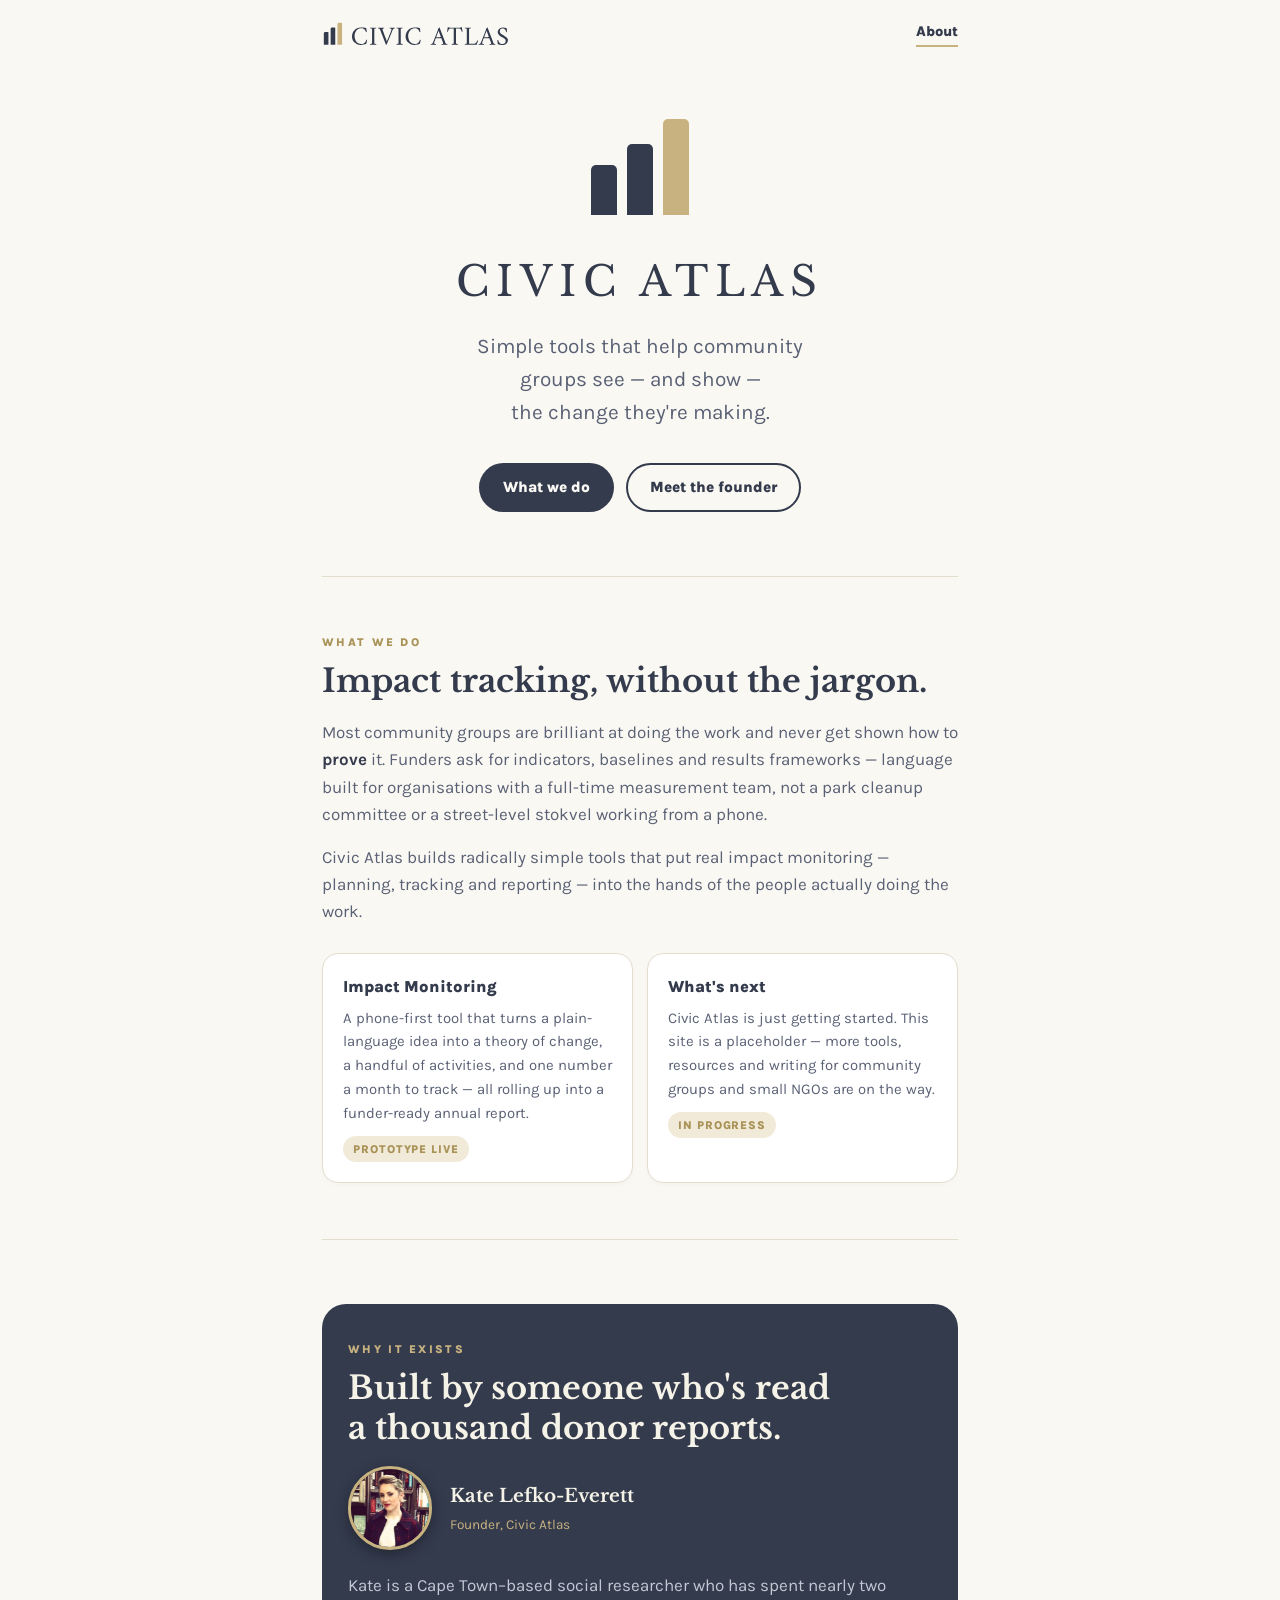
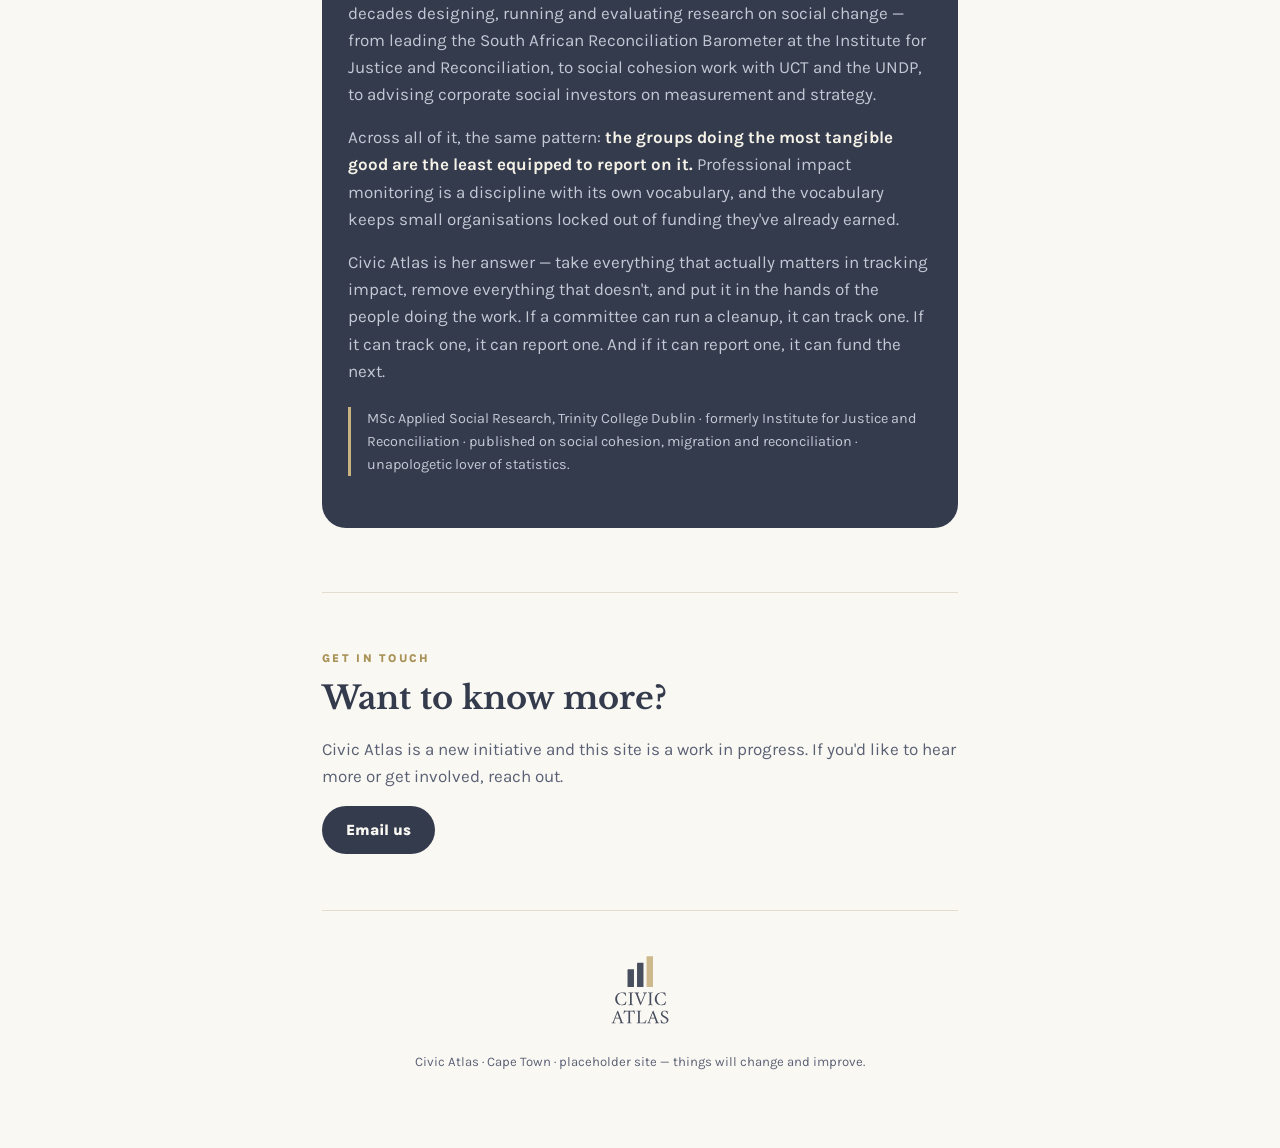
==== index.html @ 741a8bec "Add Civic Atlas placeholder landing page Single-page site with hero, tool overview, and About sectio" ====
<!DOCTYPE html>
<html lang="en">
<head>
<meta charset="UTF-8" />
<meta name="viewport" content="width=device-width, initial-scale=1.0" />
<title>Civic Atlas — impact, made visible</title>
<meta name="description" content="Civic Atlas builds simple tools that help community groups and small NGOs plan, track and report their social impact." />
<link rel="icon" href="img/icon.svg" type="image/svg+xml" />
<link rel="preconnect" href="https://fonts.googleapis.com" />
<link rel="preconnect" href="https://fonts.gstatic.com" crossorigin />
<link href="https://fonts.googleapis.com/css2?family=Libre+Baskerville:ital,wght@0,400;0,700;1,400&family=Karla:ital,wght@0,300..800;1,300..800&display=swap" rel="stylesheet" />
<style>
  :root {
    --ink: #343b4d;
    --ink-soft: #5a6175;
    --sand: #c8b280;
    --sand-deep: #a99358;
    --sand-tint: #f1ead9;
    --paper: #faf8f3;
    --card: #ffffff;
    --line: #e3ddce;
    --serif: "Libre Baskerville", Georgia, serif;
    --sans: "Karla", "Helvetica Neue", sans-serif;
  }
  * { box-sizing: border-box; }
  html { scroll-behavior: smooth; }
  body {
    margin: 0;
    background: var(--paper);
    color: var(--ink);
    font-family: var(--sans);
    font-size: 17px;
    line-height: 1.6;
  }
  .wrap { max-width: 680px; margin: 0 auto; padding: 0 22px; }

  /* nav */
  nav {
    display: flex;
    justify-content: space-between;
    align-items: center;
    padding: 20px 0;
  }
  nav img { height: 26px; display: block; }
  nav a.nav-link {
    font-family: var(--sans);
    font-weight: 800;
    font-size: 0.9rem;
    text-decoration: none;
    color: var(--ink);
    border-bottom: 2px solid var(--sand);
    padding-bottom: 2px;
  }

  .btn {
    display: inline-block;
    font-family: var(--sans);
    font-weight: 800;
    font-size: 0.95rem;
    text-decoration: none;
    padding: 12px 24px;
    border-radius: 999px;
    transition: transform 0.15s ease, background 0.15s ease;
  }
  .btn:active { transform: scale(0.97); }
  .btn--primary { background: var(--ink); color: var(--paper); }
  .btn--primary:hover { background: #262c3b; }
  .btn--ghost { border: 2px solid var(--ink); color: var(--ink); padding: 10px 22px; }

  /* hero */
  header.hero { text-align: center; padding: 52px 0 64px; }
  .hero-bars {
    display: flex;
    justify-content: center;
    align-items: flex-end;
    gap: 10px;
    height: 96px;
    margin-bottom: 34px;
  }
  .hero-bars i {
    width: 26px;
    border-radius: 5px 5px 0 0;
    background: var(--ink);
    animation: grow 0.9s cubic-bezier(0.2, 0.8, 0.2, 1) both;
    transform-origin: bottom;
  }
  .hero-bars i:nth-child(1) { height: 52%; animation-delay: 0.1s; }
  .hero-bars i:nth-child(2) { height: 74%; animation-delay: 0.25s; }
  .hero-bars i:nth-child(3) { height: 100%; background: var(--sand); animation-delay: 0.4s; }
  @keyframes grow { from { transform: scaleY(0); } }

  .brand-word {
    font-family: var(--serif);
    font-size: clamp(1.9rem, 7vw, 2.6rem);
    letter-spacing: 0.16em;
    font-weight: 400;
    margin: 0 0 6px;
    text-transform: uppercase;
  }
  .hero p.tag {
    font-size: clamp(1.05rem, 4vw, 1.3rem);
    color: var(--ink-soft);
    max-width: 34ch;
    margin: 14px auto 34px;
    text-wrap: balance;
  }
  .hero .cta-row { display: flex; gap: 12px; justify-content: center; flex-wrap: wrap; }

  /* sections */
  section { padding: 56px 0; border-top: 1px solid var(--line); }
  .kicker {
    font-size: 0.72rem;
    font-weight: 800;
    letter-spacing: 0.2em;
    text-transform: uppercase;
    color: var(--sand-deep);
    margin: 0 0 10px;
  }
  h2 {
    font-family: var(--serif);
    font-weight: 700;
    font-size: clamp(1.5rem, 5.5vw, 2rem);
    line-height: 1.25;
    margin: 0 0 18px;
    text-wrap: balance;
  }
  p { margin: 0 0 16px; color: var(--ink-soft); }
  p strong { color: var(--ink); }

  /* what we do cards */
  .cards { display: grid; gap: 14px; margin-top: 28px; }
  .card {
    background: var(--card);
    border: 1px solid var(--line);
    border-radius: 16px;
    padding: 20px;
    box-shadow: 0 2px 10px -6px rgba(52, 59, 77, 0.15);
  }
  .card h3 { margin: 0 0 6px; font-size: 1.02rem; font-family: var(--sans); font-weight: 800; color: var(--ink); }
  .card p { margin: 0; font-size: 0.93rem; }
  .card .status {
    display: inline-block;
    margin-top: 10px;
    font-size: 0.72rem;
    font-weight: 800;
    letter-spacing: 0.08em;
    text-transform: uppercase;
    color: var(--sand-deep);
    background: var(--sand-tint);
    border-radius: 999px;
    padding: 4px 10px;
  }

  /* about / founder */
  .founder {
    background: var(--ink);
    color: #ece8dd;
    border-radius: 24px;
    padding: 36px 26px;
    margin: 8px 0;
  }
  .founder .kicker { color: var(--sand); }
  .founder h2 { color: #f5f2e8; }
  .founder p { color: #c3c8d4; }
  .founder p strong { color: #f5f2e8; }
  .founder .cred {
    border-left: 3px solid var(--sand);
    padding-left: 16px;
    font-size: 0.9rem;
    margin-top: 22px;
  }
  .founder-head {
    display: flex;
    align-items: center;
    gap: 18px;
    margin-bottom: 22px;
  }
  .founder-photo {
    width: 84px;
    height: 84px;
    border-radius: 50%;
    object-fit: cover;
    flex: none;
    border: 3px solid var(--sand);
    box-shadow: 0 4px 14px rgba(0, 0, 0, 0.35);
  }
  .founder-head .names { min-width: 0; }
  .founder-head .name {
    font-family: var(--serif);
    font-weight: 700;
    font-size: 1.15rem;
    color: #f5f2e8;
    margin: 0;
  }
  .founder-head .role {
    font-size: 0.85rem;
    color: var(--sand);
    margin: 3px 0 0;
  }

  /* contact */
  .contact-row {
    display: flex;
    gap: 12px;
    flex-wrap: wrap;
    margin-top: 8px;
  }

  /* footer */
  footer { padding: 44px 0 60px; text-align: center; border-top: 1px solid var(--line); }
  footer img { height: 70px; opacity: 0.9; margin-bottom: 18px; }
  footer p { font-size: 0.82rem; color: var(--ink-soft); }

  @media (min-width: 560px) {
    .cards { grid-template-columns: 1fr 1fr; }
  }
</style>
</head>
<body>
<div class="wrap">

  <nav>
    <img src="img/ca-wide.svg" alt="Civic Atlas" />
    <a class="nav-link" href="#about">About</a>
  </nav>

  <header class="hero">
    <div class="hero-bars" aria-hidden="true"><i></i><i></i><i></i></div>
    <h1 class="brand-word">Civic Atlas</h1>
    <p class="tag">Simple tools that help community groups see — and show — the change they're making.</p>
    <div class="cta-row">
      <a class="btn btn--primary" href="#work">What we do</a>
      <a class="btn btn--ghost" href="#about">Meet the founder</a>
    </div>
  </header>

  <section id="work">
    <p class="kicker">What we do</p>
    <h2>Impact tracking, without the jargon.</h2>
    <p>Most community groups are brilliant at doing the work and never get shown how to <strong>prove</strong> it. Funders ask for indicators, baselines and results frameworks — language built for organisations with a full-time measurement team, not a park cleanup committee or a street-level stokvel working from a phone.</p>
    <p>Civic Atlas builds radically simple tools that put real impact monitoring — planning, tracking and reporting — into the hands of the people actually doing the work.</p>

    <div class="cards">
      <div class="card">
        <h3>Impact Monitoring</h3>
        <p>A phone-first tool that turns a plain-language idea into a theory of change, a handful of activities, and one number a month to track — all rolling up into a funder-ready annual report.</p>
        <span class="status">Prototype live</span>
      </div>
      <div class="card">
        <h3>What's next</h3>
        <p>Civic Atlas is just getting started. This site is a placeholder — more tools, resources and writing for community groups and small NGOs are on the way.</p>
        <span class="status">In progress</span>
      </div>
    </div>
  </section>

  <section id="about">
    <div class="founder">
      <p class="kicker">Why it exists</p>
      <h2>Built by someone who's read a thousand donor reports.</h2>
      <div class="founder-head">
        <img class="founder-photo" src="img/kate-photo.jpg" alt="Kate Lefko-Everett" />
        <div class="names">
          <p class="name">Kate Lefko-Everett</p>
          <p class="role">Founder, Civic Atlas</p>
        </div>
      </div>
      <p>Kate is a Cape Town–based social researcher who has spent nearly two decades designing, running and evaluating research on social change — from leading the South African Reconciliation Barometer at the Institute for Justice and Reconciliation, to social cohesion work with UCT and the UNDP, to advising corporate social investors on measurement and strategy.</p>
      <p>Across all of it, the same pattern: <strong>the groups doing the most tangible good are the least equipped to report on it.</strong> Professional impact monitoring is a discipline with its own vocabulary, and the vocabulary keeps small organisations locked out of funding they've already earned.</p>
      <p>Civic Atlas is her answer — take everything that actually matters in tracking impact, remove everything that doesn't, and put it in the hands of the people doing the work. If a committee can run a cleanup, it can track one. If it can track one, it can report one. And if it can report one, it can fund the next.</p>
      <p class="cred">MSc Applied Social Research, Trinity College Dublin · formerly Institute for Justice and Reconciliation · published on social cohesion, migration and reconciliation · unapologetic lover of statistics.</p>
    </div>
  </section>

  <section id="contact">
    <p class="kicker">Get in touch</p>
    <h2>Want to know more?</h2>
    <p>Civic Atlas is a new initiative and this site is a work in progress. If you'd like to hear more or get involved, reach out.</p>
    <div class="contact-row">
      <a class="btn btn--primary" href="mailto:kate@civic-atlas.com">Email us</a>
    </div>
  </section>

  <footer>
    <img src="img/ca-tight.svg" alt="Civic Atlas" />
    <p>Civic Atlas · Cape Town · placeholder site — things will change and improve.</p>
  </footer>

</div>
</body>
</html>
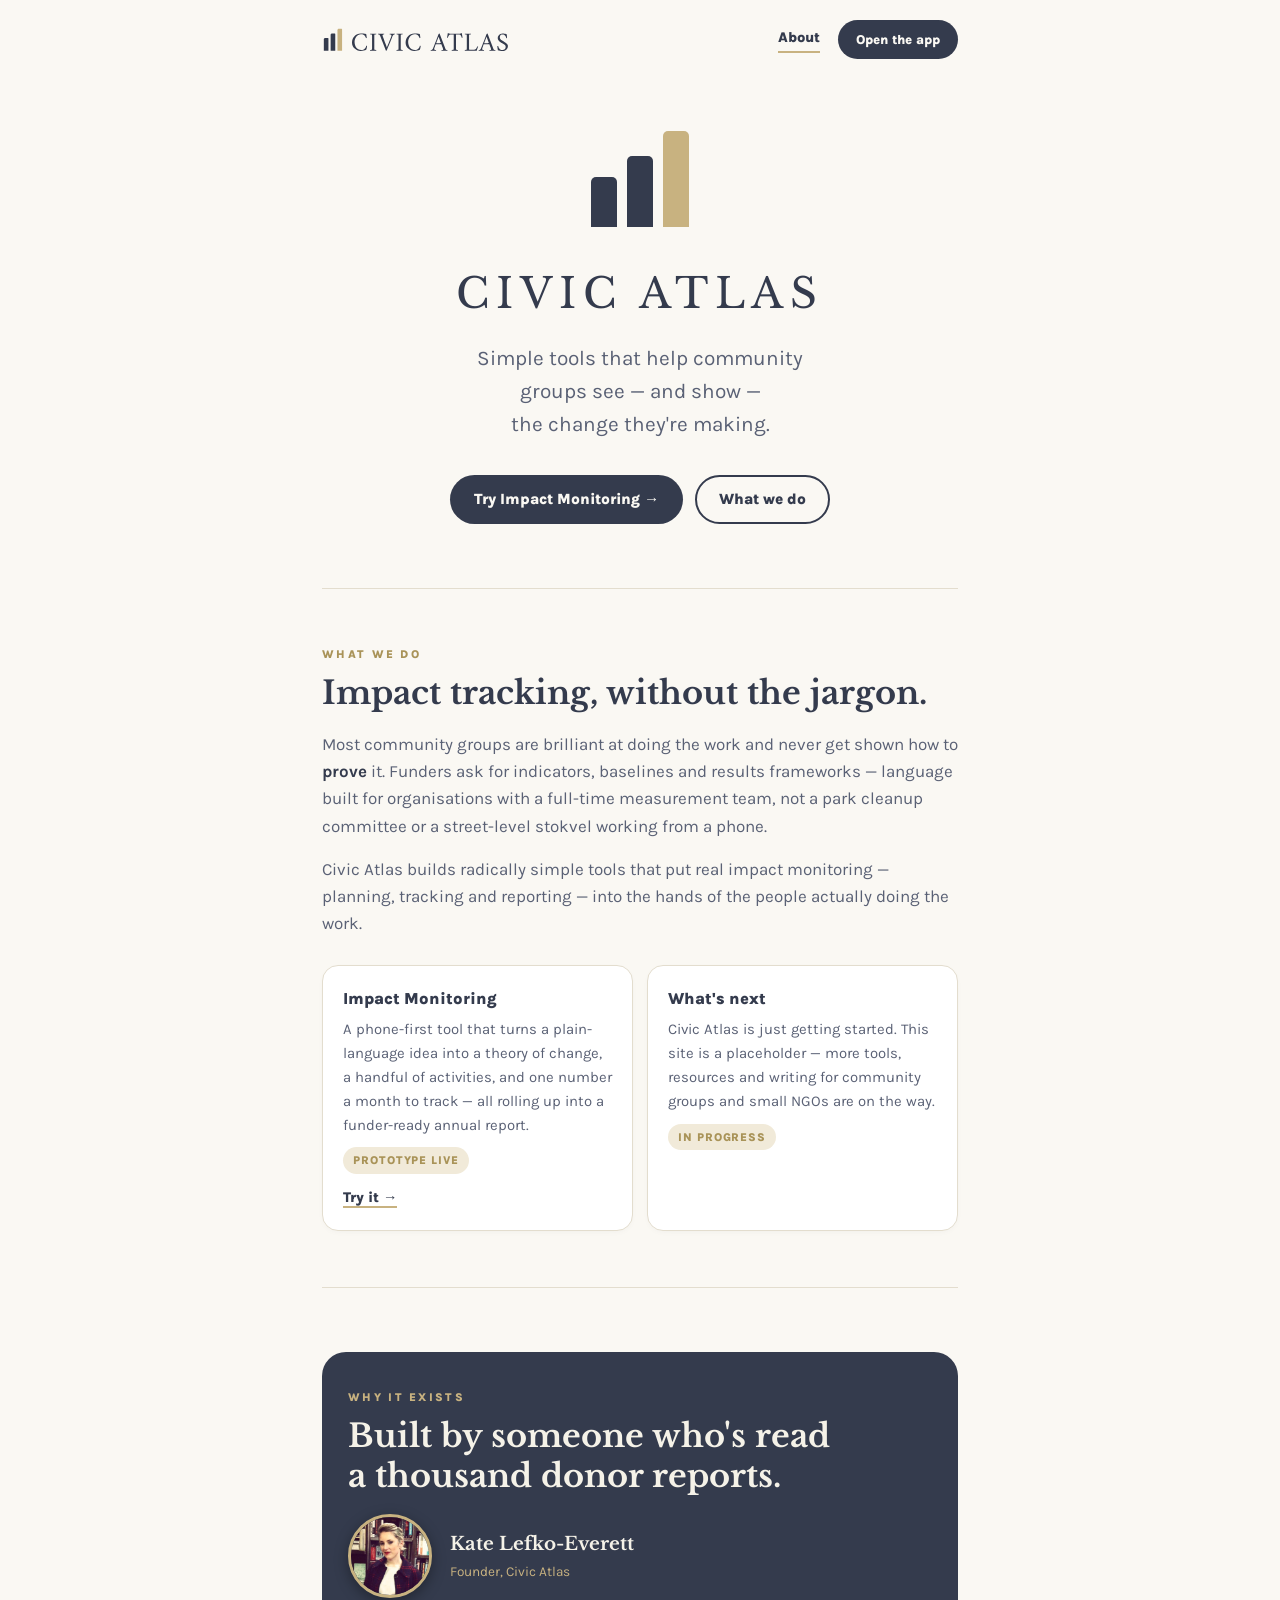
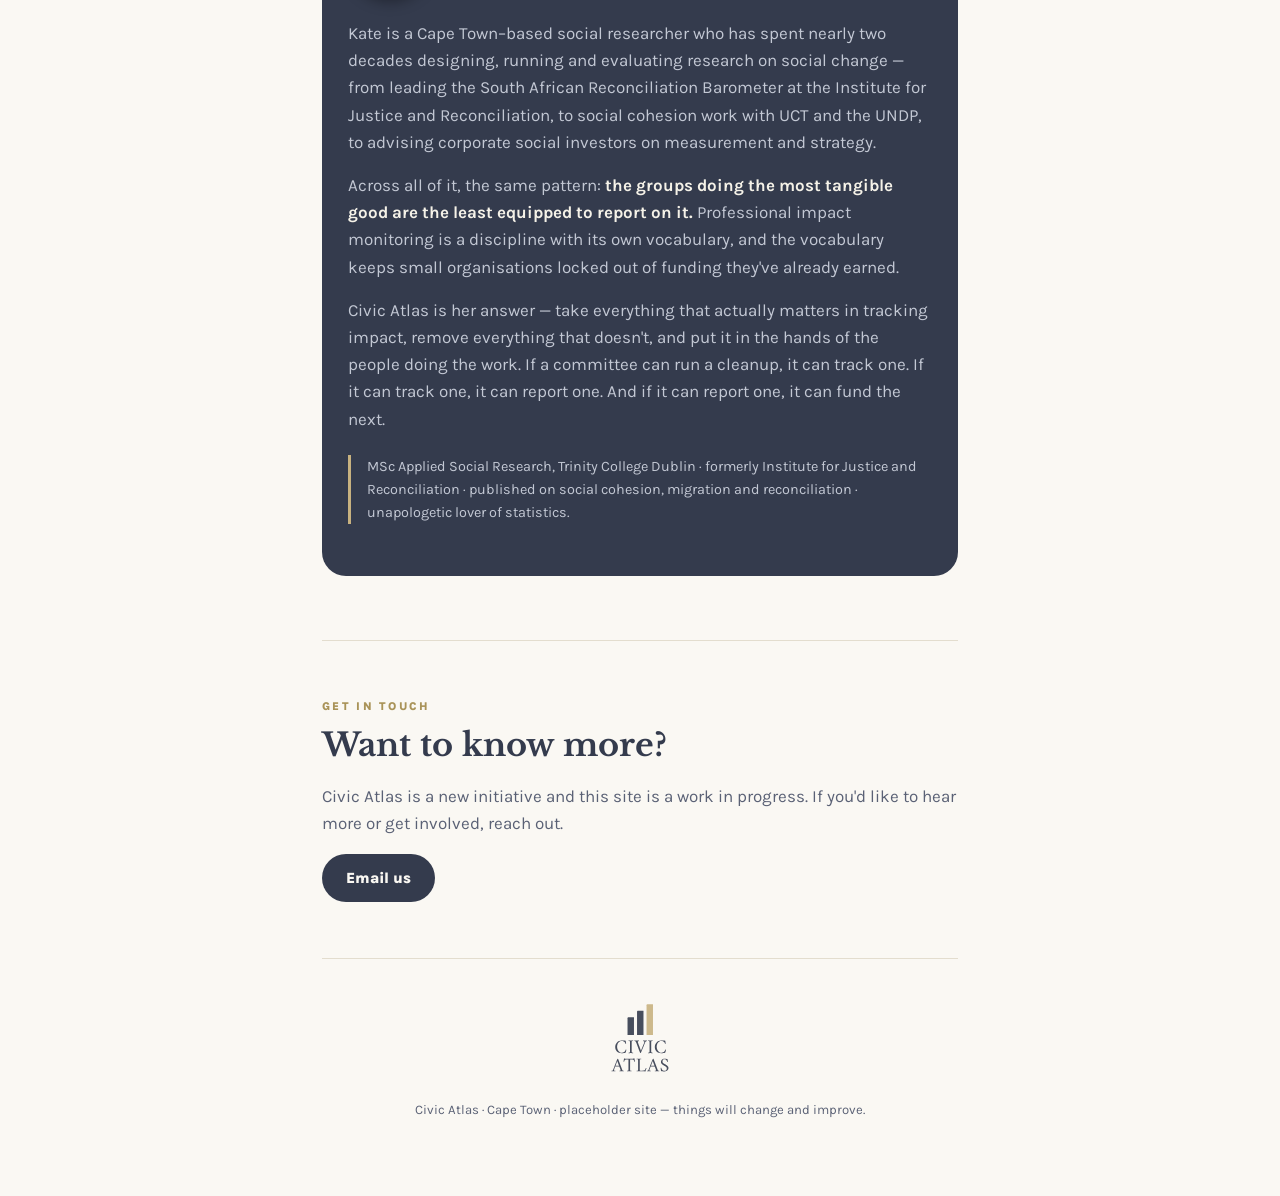
==== commit 861ed6be: "Add Impact Monitoring app under /impact-monitoring, link from homepage Moves the app's source (forme" ====
--- a/index.html
+++ b/index.html
@@ -66,6 +66,7 @@
   .btn--primary { background: var(--ink); color: var(--paper); }
   .btn--primary:hover { background: #262c3b; }
   .btn--ghost { border: 2px solid var(--ink); color: var(--ink); padding: 10px 22px; }
+  .btn--small { font-size: 0.82rem; padding: 9px 18px; }
 
   /* hero */
   header.hero { text-align: center; padding: 52px 0 64px; }
@@ -221,7 +222,10 @@
 
   <nav>
     <img src="img/ca-wide.svg" alt="Civic Atlas" />
-    <a class="nav-link" href="#about">About</a>
+    <div style="display:flex; align-items:center; gap:18px;">
+      <a class="nav-link" href="#about">About</a>
+      <a class="btn btn--primary btn--small" href="/impact-monitoring/">Open the app</a>
+    </div>
   </nav>
 
   <header class="hero">
@@ -229,8 +233,8 @@
     <h1 class="brand-word">Civic Atlas</h1>
     <p class="tag">Simple tools that help community groups see — and show — the change they're making.</p>
     <div class="cta-row">
-      <a class="btn btn--primary" href="#work">What we do</a>
-      <a class="btn btn--ghost" href="#about">Meet the founder</a>
+      <a class="btn btn--primary" href="/impact-monitoring/">Try Impact Monitoring →</a>
+      <a class="btn btn--ghost" href="#work">What we do</a>
     </div>
   </header>
 
@@ -245,6 +249,7 @@
         <h3>Impact Monitoring</h3>
         <p>A phone-first tool that turns a plain-language idea into a theory of change, a handful of activities, and one number a month to track — all rolling up into a funder-ready annual report.</p>
         <span class="status">Prototype live</span>
+        <p style="margin-top:12px"><a href="/impact-monitoring/" style="color:var(--ink); font-weight:800; font-size:0.9rem; text-decoration:none; border-bottom:2px solid var(--sand);">Try it →</a></p>
       </div>
       <div class="card">
         <h3>What's next</h3>
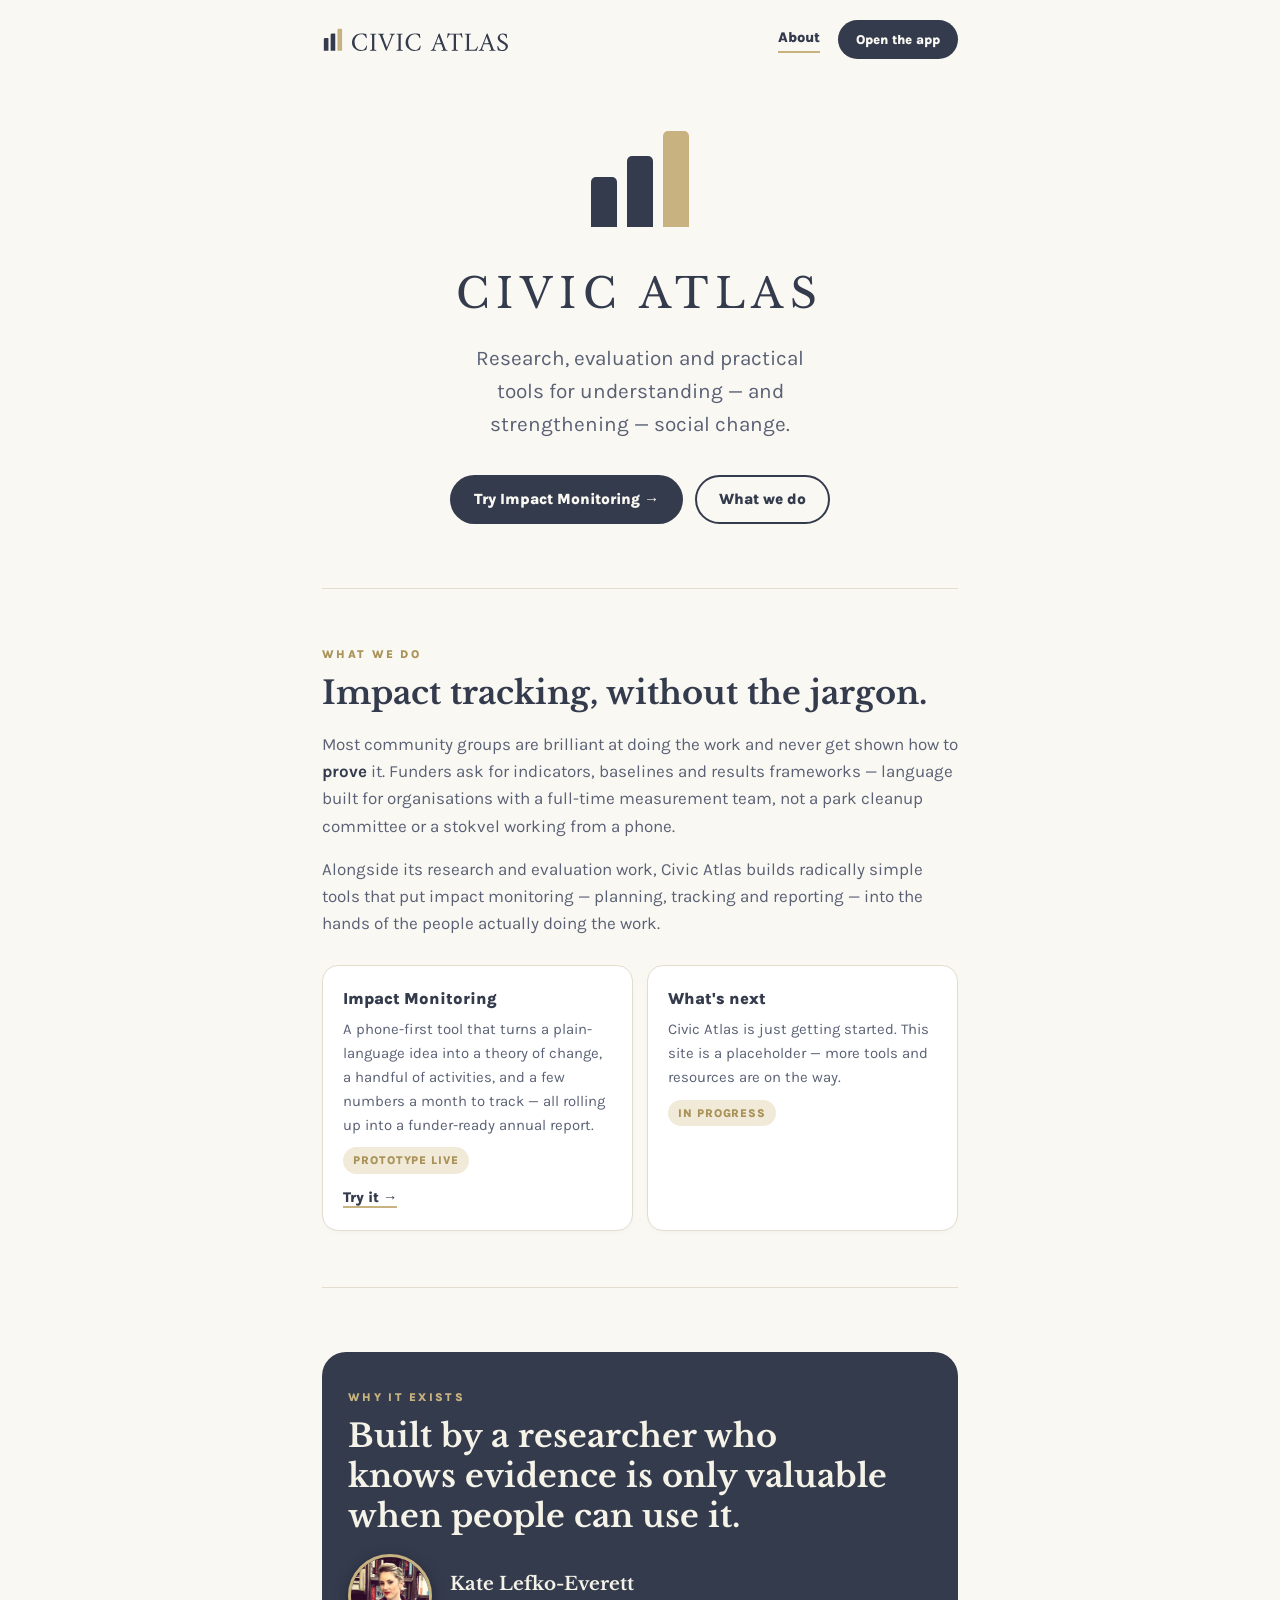
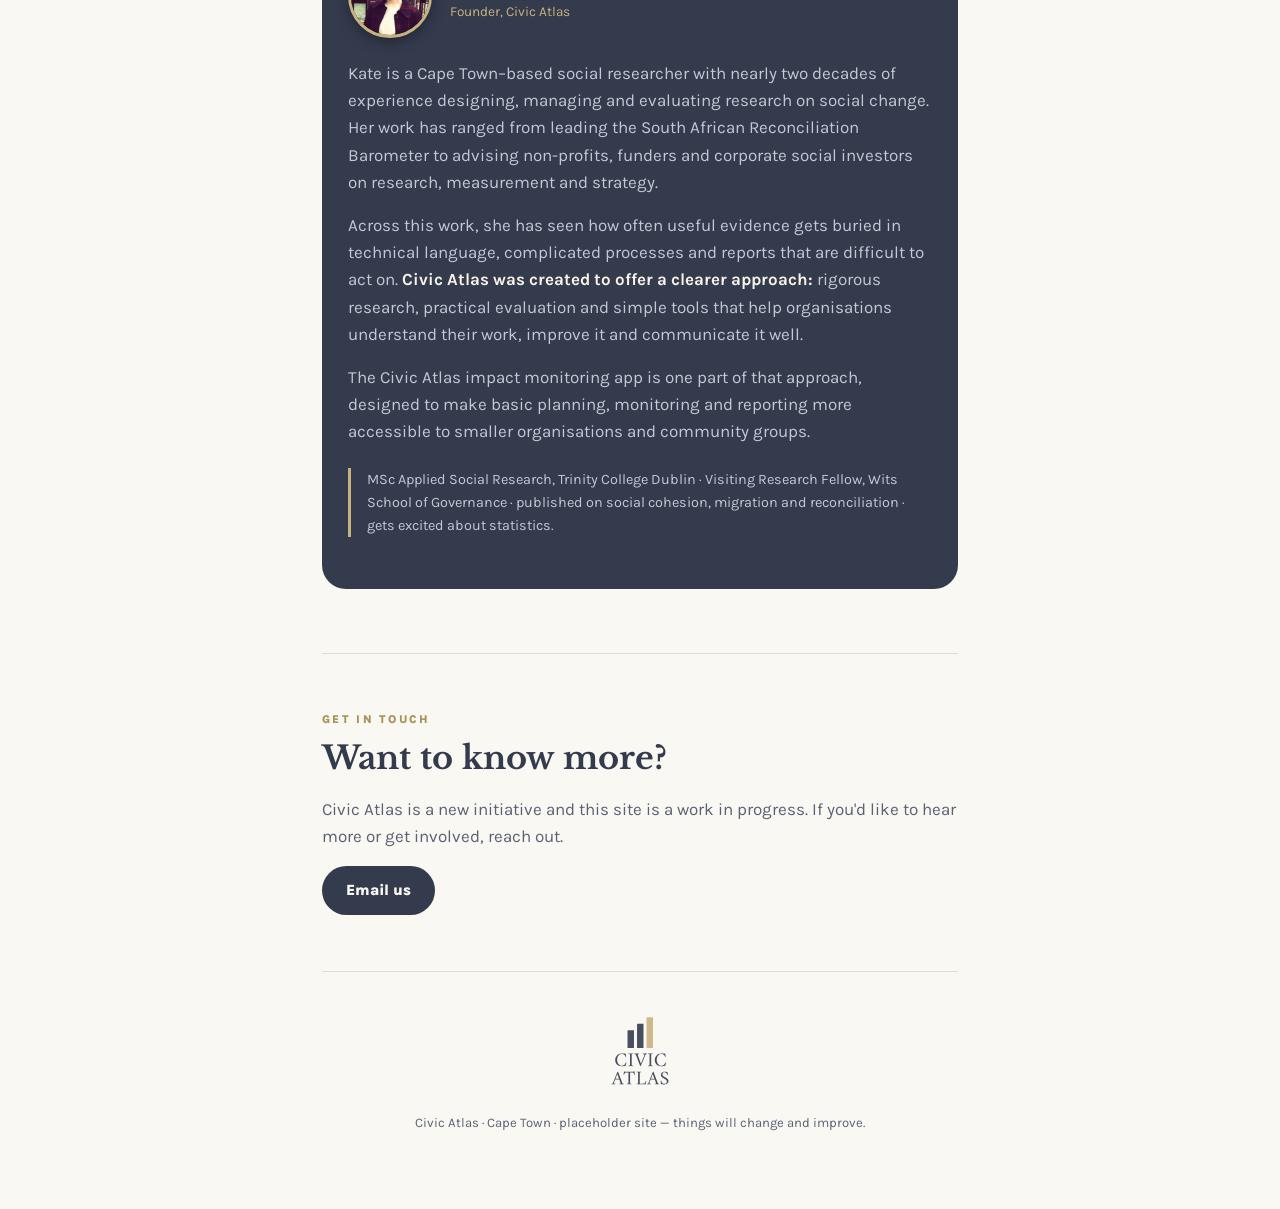
==== commit 988303b0: "Apply Kate's copy feedback + fix mobile nav overlap Copy edits from client review of the landing pag" ====
--- a/index.html
+++ b/index.html
@@ -39,9 +39,11 @@
     display: flex;
     justify-content: space-between;
     align-items: center;
+    gap: 12px;
+    flex-wrap: wrap;
     padding: 20px 0;
   }
-  nav img { height: 26px; display: block; }
+  nav img { height: 26px; display: block; max-width: 100%; }
   nav a.nav-link {
     font-family: var(--sans);
     font-weight: 800;
@@ -54,6 +56,7 @@
 
   .btn {
     display: inline-block;
+    white-space: nowrap;
     font-family: var(--sans);
     font-weight: 800;
     font-size: 0.95rem;
@@ -231,7 +234,7 @@
   <header class="hero">
     <div class="hero-bars" aria-hidden="true"><i></i><i></i><i></i></div>
     <h1 class="brand-word">Civic Atlas</h1>
-    <p class="tag">Simple tools that help community groups see — and show — the change they're making.</p>
+    <p class="tag">Research, evaluation and practical tools for understanding — and strengthening — social change.</p>
     <div class="cta-row">
       <a class="btn btn--primary" href="/impact-monitoring/">Try Impact Monitoring →</a>
       <a class="btn btn--ghost" href="#work">What we do</a>
@@ -241,19 +244,19 @@
   <section id="work">
     <p class="kicker">What we do</p>
     <h2>Impact tracking, without the jargon.</h2>
-    <p>Most community groups are brilliant at doing the work and never get shown how to <strong>prove</strong> it. Funders ask for indicators, baselines and results frameworks — language built for organisations with a full-time measurement team, not a park cleanup committee or a street-level stokvel working from a phone.</p>
-    <p>Civic Atlas builds radically simple tools that put real impact monitoring — planning, tracking and reporting — into the hands of the people actually doing the work.</p>
+    <p>Most community groups are brilliant at doing the work and never get shown how to <strong>prove</strong> it. Funders ask for indicators, baselines and results frameworks — language built for organisations with a full-time measurement team, not a park cleanup committee or a stokvel working from a phone.</p>
+    <p>Alongside its research and evaluation work, Civic Atlas builds radically simple tools that put impact monitoring — planning, tracking and reporting — into the hands of the people actually doing the work.</p>
 
     <div class="cards">
       <div class="card">
         <h3>Impact Monitoring</h3>
-        <p>A phone-first tool that turns a plain-language idea into a theory of change, a handful of activities, and one number a month to track — all rolling up into a funder-ready annual report.</p>
+        <p>A phone-first tool that turns a plain-language idea into a theory of change, a handful of activities, and a few numbers a month to track — all rolling up into a funder-ready annual report.</p>
         <span class="status">Prototype live</span>
         <p style="margin-top:12px"><a href="/impact-monitoring/" style="color:var(--ink); font-weight:800; font-size:0.9rem; text-decoration:none; border-bottom:2px solid var(--sand);">Try it →</a></p>
       </div>
       <div class="card">
         <h3>What's next</h3>
-        <p>Civic Atlas is just getting started. This site is a placeholder — more tools, resources and writing for community groups and small NGOs are on the way.</p>
+        <p>Civic Atlas is just getting started. This site is a placeholder — more tools and resources are on the way.</p>
         <span class="status">In progress</span>
       </div>
     </div>
@@ -262,7 +265,7 @@
   <section id="about">
     <div class="founder">
       <p class="kicker">Why it exists</p>
-      <h2>Built by someone who's read a thousand donor reports.</h2>
+      <h2>Built by a researcher who knows evidence is only valuable when people can use it.</h2>
       <div class="founder-head">
         <img class="founder-photo" src="img/kate-photo.jpg" alt="Kate Lefko-Everett" />
         <div class="names">
@@ -270,10 +273,10 @@
           <p class="role">Founder, Civic Atlas</p>
         </div>
       </div>
-      <p>Kate is a Cape Town–based social researcher who has spent nearly two decades designing, running and evaluating research on social change — from leading the South African Reconciliation Barometer at the Institute for Justice and Reconciliation, to social cohesion work with UCT and the UNDP, to advising corporate social investors on measurement and strategy.</p>
-      <p>Across all of it, the same pattern: <strong>the groups doing the most tangible good are the least equipped to report on it.</strong> Professional impact monitoring is a discipline with its own vocabulary, and the vocabulary keeps small organisations locked out of funding they've already earned.</p>
-      <p>Civic Atlas is her answer — take everything that actually matters in tracking impact, remove everything that doesn't, and put it in the hands of the people doing the work. If a committee can run a cleanup, it can track one. If it can track one, it can report one. And if it can report one, it can fund the next.</p>
-      <p class="cred">MSc Applied Social Research, Trinity College Dublin · formerly Institute for Justice and Reconciliation · published on social cohesion, migration and reconciliation · unapologetic lover of statistics.</p>
+      <p>Kate is a Cape Town–based social researcher with nearly two decades of experience designing, managing and evaluating research on social change. Her work has ranged from leading the South African Reconciliation Barometer to advising non-profits, funders and corporate social investors on research, measurement and strategy.</p>
+      <p>Across this work, she has seen how often useful evidence gets buried in technical language, complicated processes and reports that are difficult to act on. <strong>Civic Atlas was created to offer a clearer approach:</strong> rigorous research, practical evaluation and simple tools that help organisations understand their work, improve it and communicate it well.</p>
+      <p>The Civic Atlas impact monitoring app is one part of that approach, designed to make basic planning, monitoring and reporting more accessible to smaller organisations and community groups.</p>
+      <p class="cred">MSc Applied Social Research, Trinity College Dublin · Visiting Research Fellow, Wits School of Governance · published on social cohesion, migration and reconciliation · gets excited about statistics.</p>
     </div>
   </section>
 
